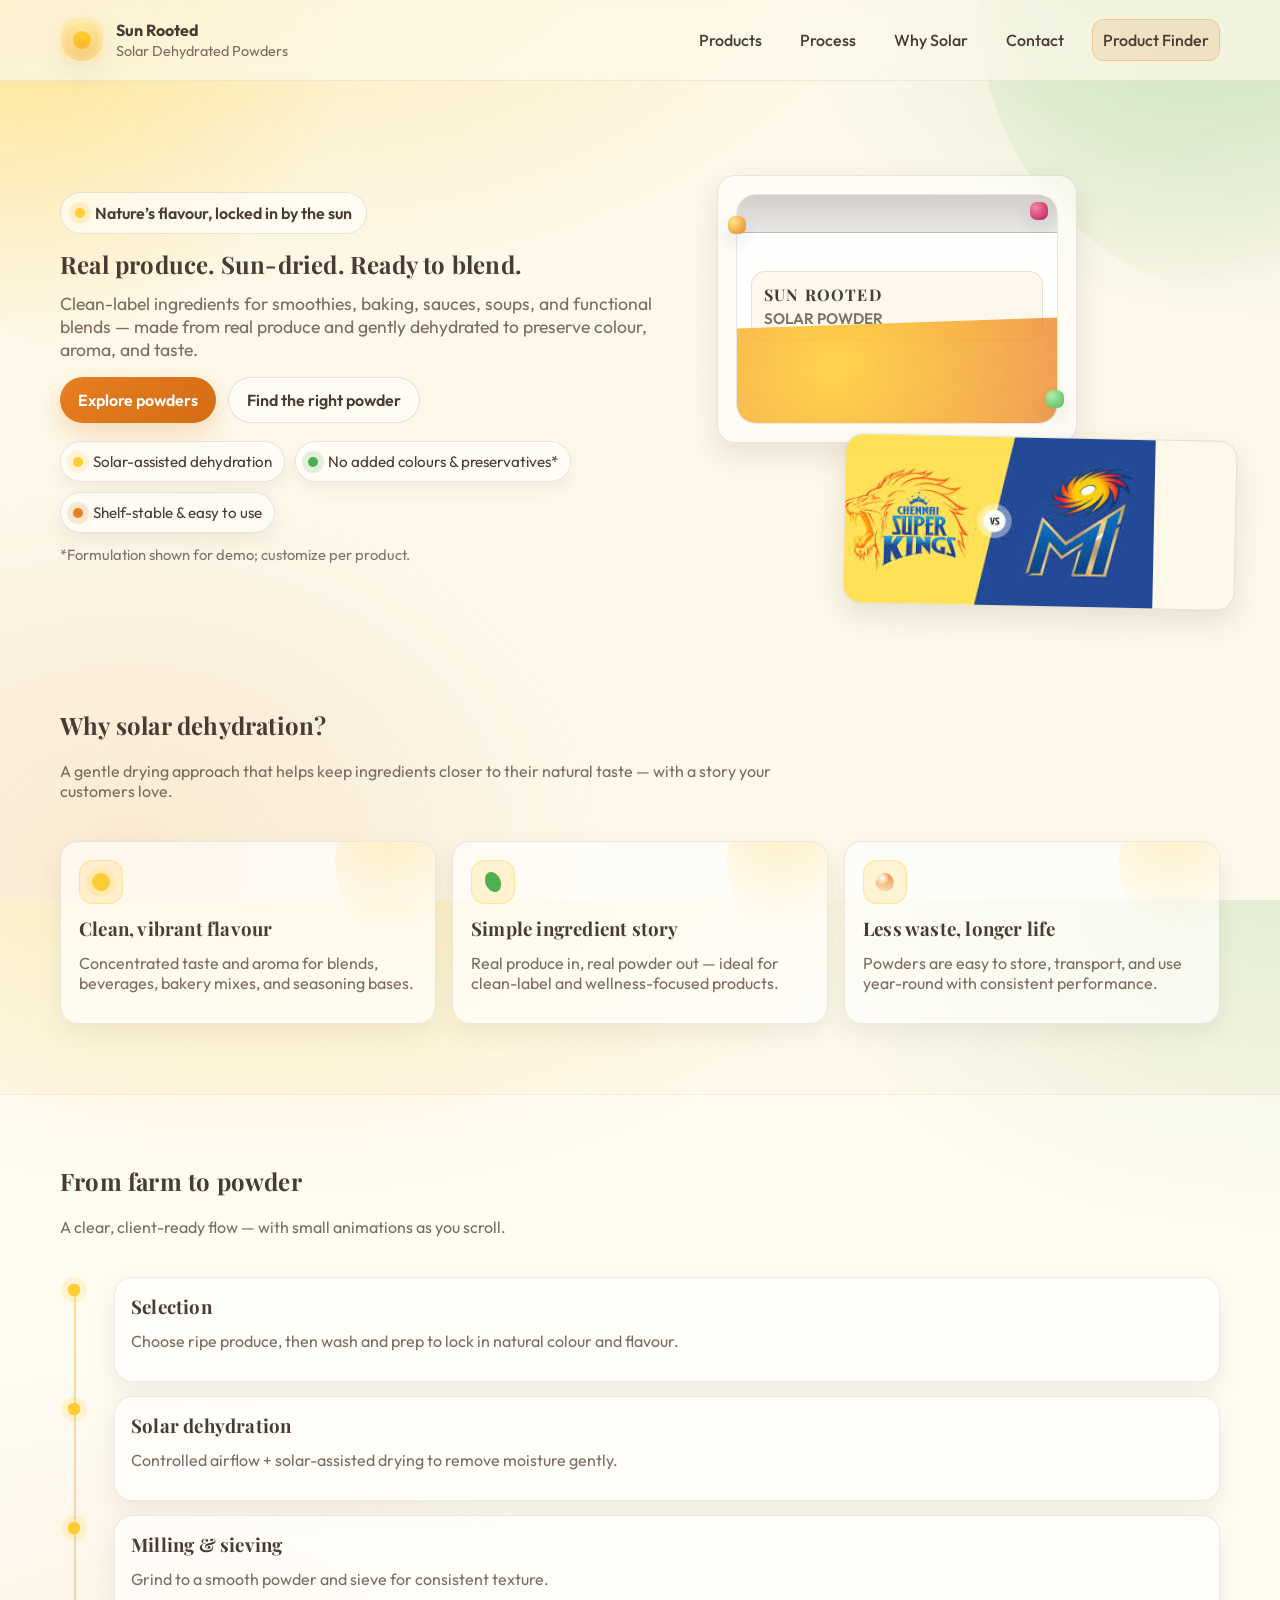
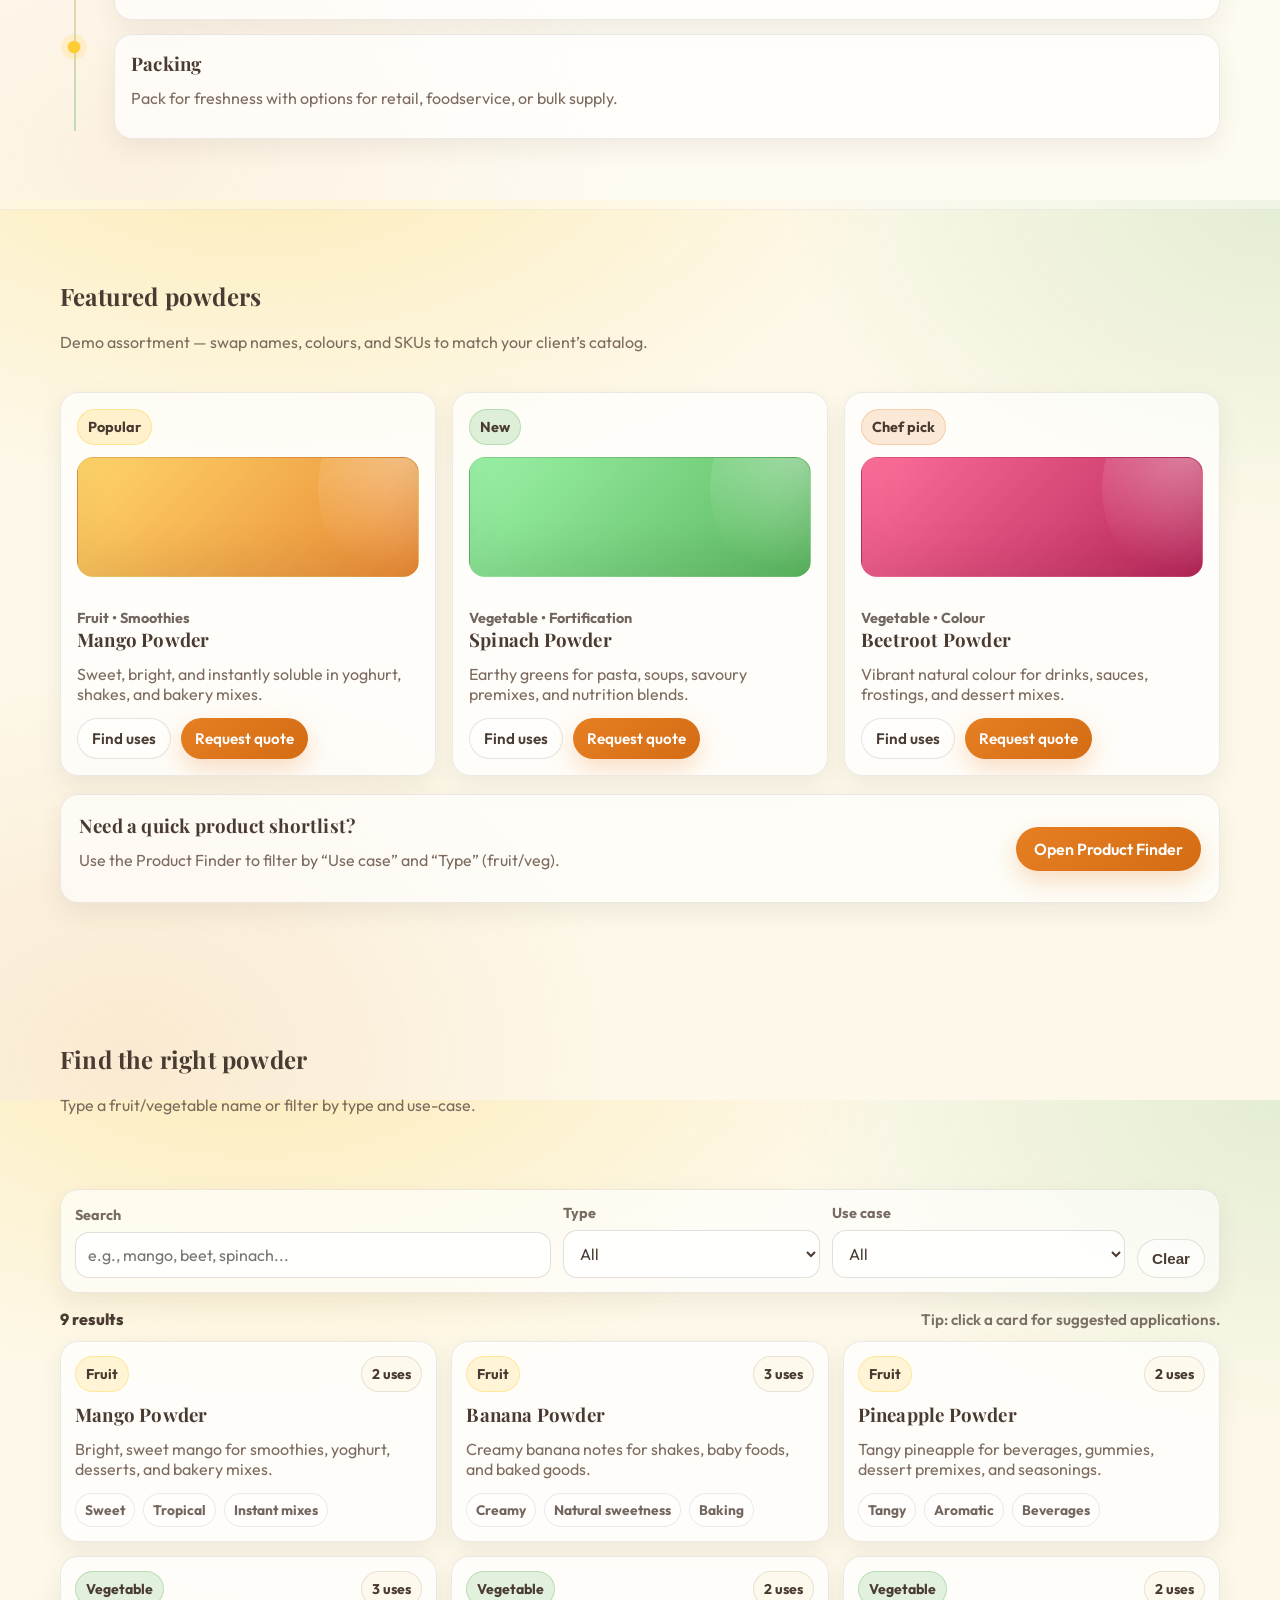
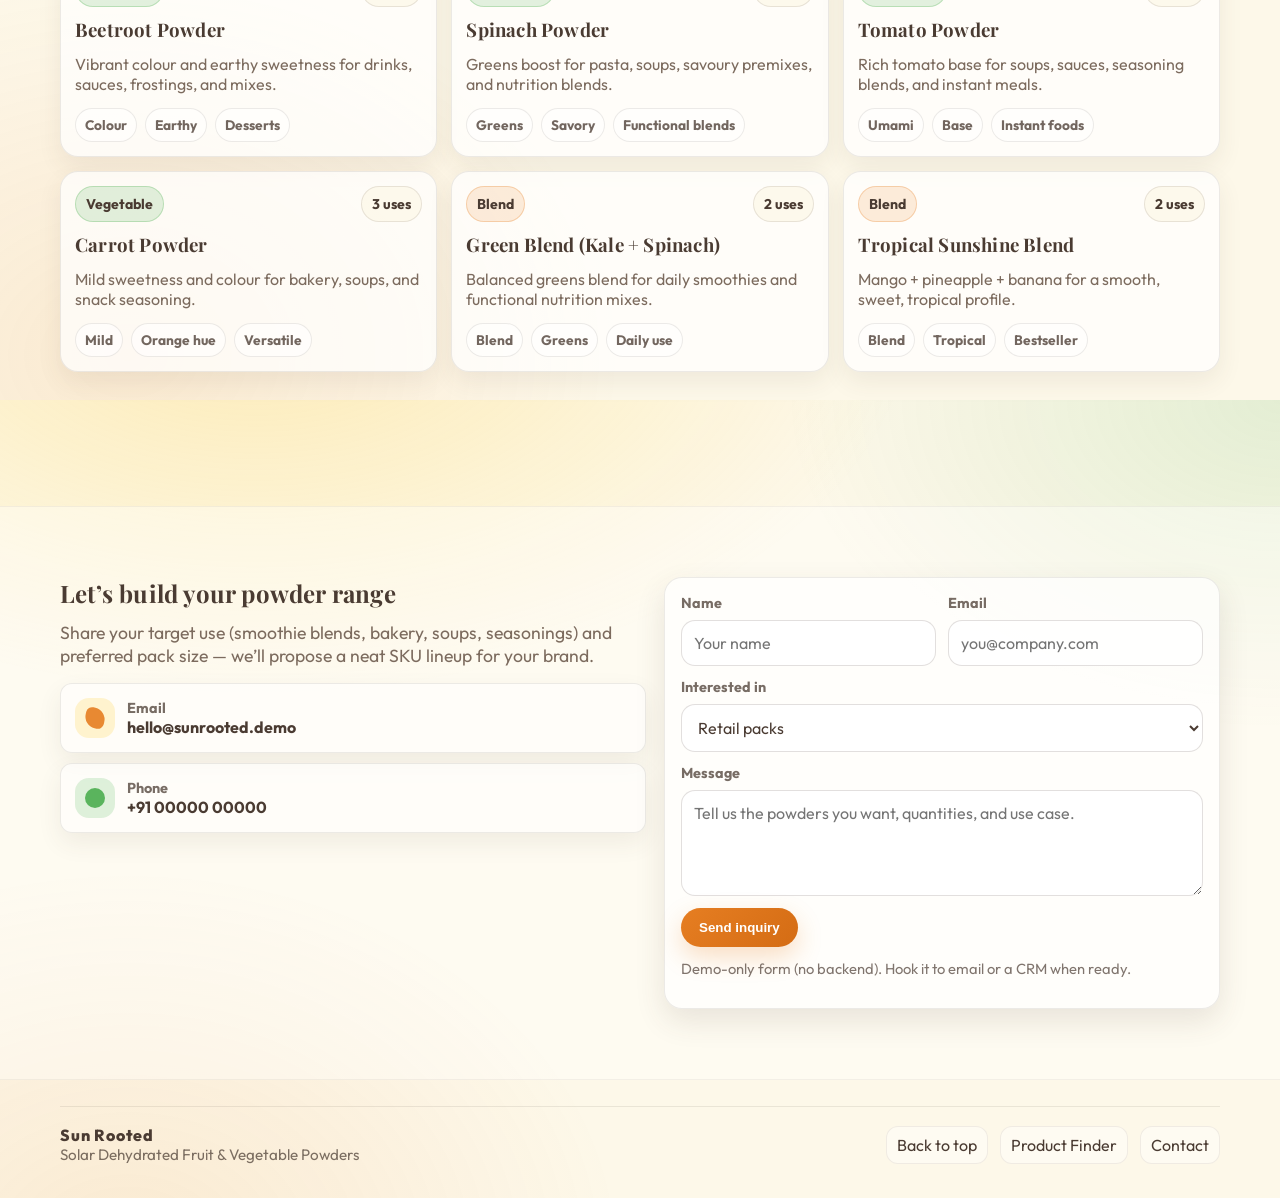
==== solor2.html @ 1093dc61 "Add files via upload" ====
<!doctype html>
<html lang="en">
  <head>
    <meta charset="UTF-8" />
    <meta name="viewport" content="width=device-width, initial-scale=1.0" />
    <title>Sun Rooted — Solar Dehydrated Fruit & Veg Powders</title>
    <meta
      name="description"
      content="Solar dehydrated fruit and vegetable powders for smoothies, baking, and cooking. Clean, vibrant, shelf-stable nutrition."
    />
    <link rel="preconnect" href="https://fonts.googleapis.com" />
    <link rel="preconnect" href="https://fonts.gstatic.com" crossorigin />
    <link
      href="https://fonts.googleapis.com/css2?family=Outfit:wght@300;400;500;600&family=Playfair+Display:wght@600;700&display=swap"
      rel="stylesheet"
    />
    <style>
:root {
  --bg: #fdf8e9;
  --card: rgba(255, 255, 255, 0.85);
  --text: #4a3b32;
  --muted: #7c6b5e;
  --yellow: #ffcc33;
  --orange: #e67e22;
  --green: #4caf50;
  --shadow: 0 12px 30px rgba(74, 59, 50, 0.12);
  --shadow-soft: 0 10px 25px rgba(74, 59, 50, 0.08);
  --radius: 18px;
  --radius-sm: 12px;
  --ring: 0 0 0 4px rgba(230, 126, 34, 0.18);
}

* {
  box-sizing: border-box;
}

html,
body {
  height: 100%;
}

body {
  margin: 0;
  font-family: "Outfit", system-ui, -apple-system, Segoe UI, Roboto, Arial, sans-serif;
  color: var(--text);
  background: radial-gradient(1200px 700px at 20% -10%, rgba(255, 204, 51, 0.28), transparent 55%),
    radial-gradient(900px 600px at 100% 0%, rgba(76, 175, 80, 0.14), transparent 55%),
    radial-gradient(900px 700px at 10% 95%, rgba(230, 126, 34, 0.12), transparent 55%), var(--bg);
  overflow-x: hidden;
}

h1,
h2,
h3 {
  font-family: "Playfair Display", ui-serif, Georgia, "Times New Roman", Times, serif;
  margin: 0 0 12px;
  letter-spacing: 0.2px;
}

p {
  margin: 0 0 14px;
  color: var(--muted);
}

a {
  color: inherit;
  text-decoration: none;
}

img {
  max-width: 100%;
  height: auto;
  display: block;
}

.container {
  width: min(1160px, calc(100% - 40px));
  margin: 0 auto;
}

.sr-only {
  position: absolute;
  width: 1px;
  height: 1px;
  padding: 0;
  margin: -1px;
  overflow: hidden;
  clip: rect(0, 0, 0, 0);
  white-space: nowrap;
  border: 0;
}

.skip-link {
  position: absolute;
  left: -999px;
  top: 12px;
  background: #111;
  color: #fff;
  padding: 10px 12px;
  border-radius: 10px;
  z-index: 2000;
}

.skip-link:focus {
  left: 12px;
}

/* Header */
.site-header {
  position: sticky;
  top: 0;
  z-index: 1000;
  background: rgba(253, 248, 233, 0.72);
  backdrop-filter: blur(12px);
  border-bottom: 1px solid rgba(74, 59, 50, 0.08);
  transition: box-shadow 200ms ease, background 200ms ease;
}

.site-header[data-scrolled="1"] {
  box-shadow: 0 8px 30px rgba(0, 0, 0, 0.08);
  background: rgba(253, 248, 233, 0.92);
}

.scroll-progress {
  position: absolute;
  left: 0;
  right: 0;
  top: 0;
  height: 3px;
  background: linear-gradient(90deg, var(--orange), var(--yellow), var(--green));
  transform: scaleX(var(--scroll, 0));
  transform-origin: 0 50%;
  opacity: 0;
  transition: opacity 200ms ease;
}

.site-header[data-scrolled="1"] .scroll-progress {
  opacity: 0.9;
}

.site-header--compact .header-inner {
  padding: 14px 0;
}

.header-inner {
  display: flex;
  align-items: center;
  justify-content: space-between;
  padding: 18px 0;
  gap: 16px;
}

.brand {
  display: flex;
  align-items: center;
  gap: 12px;
  min-width: 220px;
}

.brand-name {
  display: block;
  font-weight: 700;
  color: var(--text);
}

.brand-sub {
  display: block;
  font-size: 0.9rem;
  color: var(--muted);
  margin-top: 2px;
}

.brand-mark {
  width: 44px;
  height: 44px;
  border-radius: 14px;
  display: grid;
  place-items: center;
  background: rgba(255, 204, 51, 0.22);
  box-shadow: var(--shadow-soft);
  position: relative;
  overflow: hidden;
}

.sun {
  width: 18px;
  height: 18px;
  border-radius: 50%;
  background: var(--yellow);
  box-shadow: 0 0 0 8px rgba(255, 204, 51, 0.18);
  position: relative;
  animation: sunPulse 3.2s ease-in-out infinite;
}

.sun::before {
  content: "";
  position: absolute;
  inset: -12px;
  border-radius: 50%;
  background: conic-gradient(from 0deg, rgba(230, 126, 34, 0.0), rgba(230, 126, 34, 0.26), rgba(76, 175, 80, 0.0));
  filter: blur(0.3px);
  animation: sunSpin 7s linear infinite;
  opacity: 0.9;
}

@keyframes sunSpin {
  to {
    transform: rotate(360deg);
  }
}

@keyframes sunPulse {
  0%,
  100% {
    transform: translateY(0);
    box-shadow: 0 0 0 8px rgba(255, 204, 51, 0.18);
  }
  50% {
    transform: translateY(-1px);
    box-shadow: 0 0 0 10px rgba(255, 204, 51, 0.22);
  }
}

.site-nav {
  display: flex;
  align-items: center;
  gap: 18px;
}

.site-nav a {
  padding: 10px 10px;
  border-radius: 12px;
  color: var(--text);
  font-weight: 500;
  transition: transform 160ms ease, background 160ms ease;
}

.site-nav a:hover {
  background: rgba(74, 59, 50, 0.06);
  transform: translateY(-1px);
}

.nav-cta {
  background: rgba(230, 126, 34, 0.14);
  border: 1px solid rgba(230, 126, 34, 0.28);
}

.nav-toggle {
  display: none;
  border: 0;
  background: rgba(74, 59, 50, 0.06);
  border-radius: 12px;
  padding: 10px 12px;
}

.nav-toggle-lines {
  display: block;
  width: 22px;
  height: 14px;
  position: relative;
}

.nav-toggle-lines::before,
.nav-toggle-lines::after,
.nav-toggle-lines {
  background: transparent;
}

.nav-toggle-lines::before,
.nav-toggle-lines::after {
  content: "";
  position: absolute;
  left: 0;
  right: 0;
  height: 2px;
  background: var(--text);
  border-radius: 999px;
  transition: transform 180ms ease, top 180ms ease, bottom 180ms ease;
}

.nav-toggle-lines::before {
  top: 2px;
}

.nav-toggle-lines::after {
  bottom: 2px;
}

.nav-toggle[data-open="1"] .nav-toggle-lines::before {
  top: 6px;
  transform: rotate(45deg);
}

.nav-toggle[data-open="1"] .nav-toggle-lines::after {
  bottom: 6px;
  transform: rotate(-45deg);
}

/* Buttons */
.btn {
  display: inline-flex;
  align-items: center;
  justify-content: center;
  gap: 10px;
  border: 0;
  cursor: pointer;
  border-radius: 999px;
  padding: 12px 18px;
  font-weight: 600;
  transition: transform 160ms ease, box-shadow 160ms ease, background 160ms ease, border-color 160ms ease;
  user-select: none;
}

.btn:focus-visible {
  outline: none;
  box-shadow: var(--ring);
}

.btn-primary {
  background: linear-gradient(135deg, var(--orange), #d46c14);
  color: #fff;
  box-shadow: 0 10px 25px rgba(230, 126, 34, 0.25);
}

.btn-primary:hover {
  transform: translateY(-1px);
  box-shadow: 0 12px 28px rgba(230, 126, 34, 0.33);
}

.btn-ghost {
  background: rgba(255, 255, 255, 0.55);
  border: 1px solid rgba(74, 59, 50, 0.14);
  color: var(--text);
}

.btn-ghost:hover {
  transform: translateY(-1px);
  background: rgba(255, 255, 255, 0.78);
}

.btn-small {
  padding: 10px 14px;
  font-size: 0.95rem;
}

/* Hero */
.hero {
  position: relative;
  padding: 60px 0 20px;
}

.hero-bg {
  position: absolute;
  inset: -120px 0 auto 0;
  height: 520px;
  pointer-events: none;
  overflow: hidden;
}

.blob {
  position: absolute;
  width: 520px;
  height: 520px;
  border-radius: 38% 62% 44% 56% / 45% 55% 45% 55%;
  filter: blur(0.2px);
  opacity: 0.9;
  animation: blobFloat 12s ease-in-out infinite;
}

.blob-a {
  left: -160px;
  top: -120px;
  background: radial-gradient(circle at 30% 30%, rgba(255, 204, 51, 0.42), rgba(255, 204, 51, 0.08) 60%, transparent 70%);
}

.blob-b {
  right: -220px;
  top: -180px;
  background: radial-gradient(circle at 35% 35%, rgba(76, 175, 80, 0.22), rgba(76, 175, 80, 0.06) 60%, transparent 70%);
  animation-delay: -4s;
}

@keyframes blobFloat {
  0%,
  100% {
    transform: translate3d(0, 0, 0) rotate(-2deg);
  }
  50% {
    transform: translate3d(0, 22px, 0) rotate(2deg);
  }
}

.sparkles {
  position: absolute;
  inset: 0;
  background-image: radial-gradient(rgba(255, 204, 51, 0.55) 1px, transparent 1px),
    radial-gradient(rgba(230, 126, 34, 0.28) 1px, transparent 1px);
  background-size: 48px 48px, 72px 72px;
  background-position: 0 0, 18px 26px;
  opacity: 0.25;
  mask-image: radial-gradient(circle at 30% 40%, #000 0%, transparent 65%);
  animation: sparkleDrift 18s linear infinite;
}

@keyframes sparkleDrift {
  to {
    transform: translate3d(0, 18px, 0);
  }
}

.hero-grid {
  display: grid;
  grid-template-columns: 1.1fr 0.9fr;
  gap: 42px;
  align-items: center;
  padding: 34px 0 24px;
}

.kicker {
  display: inline-flex;
  align-items: center;
  gap: 10px;
  padding: 10px 14px;
  border-radius: 999px;
  background: rgba(255, 255, 255, 0.6);
  border: 1px solid rgba(74, 59, 50, 0.12);
  width: fit-content;
  color: var(--text);
  font-weight: 600;
}

.kicker::before {
  content: "";
  width: 10px;
  height: 10px;
  border-radius: 50%;
  background: var(--yellow);
  box-shadow: 0 0 0 6px rgba(255, 204, 51, 0.2);
}

.lead {
  font-size: 1.1rem;
  color: var(--muted);
  max-width: 58ch;
}

.hero-actions {
  display: flex;
  gap: 12px;
  flex-wrap: wrap;
  margin-top: 16px;
}

.hero-badges {
  display: flex;
  flex-wrap: wrap;
  gap: 10px;
  margin-top: 18px;
}

.badge-pill {
  display: inline-flex;
  align-items: center;
  gap: 10px;
  padding: 10px 12px;
  border-radius: 999px;
  background: rgba(255, 255, 255, 0.55);
  border: 1px solid rgba(74, 59, 50, 0.12);
  box-shadow: 0 8px 18px rgba(0, 0, 0, 0.05);
  font-size: 0.95rem;
  color: var(--text);
}

.badge-dot {
  width: 10px;
  height: 10px;
  border-radius: 50%;
  background: var(--yellow);
  box-shadow: 0 0 0 6px rgba(255, 204, 51, 0.18);
}

.badge-dot--green {
  background: var(--green);
  box-shadow: 0 0 0 6px rgba(76, 175, 80, 0.16);
}

.badge-dot--orange {
  background: var(--orange);
  box-shadow: 0 0 0 6px rgba(230, 126, 34, 0.16);
}

.fineprint {
  font-size: 0.92rem;
  color: rgba(74, 59, 50, 0.7);
  margin-top: 12px;
}

.hero-art {
  position: relative;
  min-height: 420px;
}

.product-card-float {
  position: absolute;
  inset: 0 auto auto 0;
  width: min(360px, 100%);
  padding: 18px;
  border-radius: var(--radius);
  background: rgba(255, 255, 255, 0.56);
  border: 1px solid rgba(74, 59, 50, 0.12);
  box-shadow: var(--shadow);
  backdrop-filter: blur(10px);
  animation: floaty 5.2s ease-in-out infinite;
}

@keyframes floaty {
  0%,
  100% {
    transform: translate3d(0, 0, 0);
  }
  50% {
    transform: translate3d(0, -10px, 0);
  }
}

.jar {
  height: 230px;
  border-radius: 20px;
  background: linear-gradient(180deg, rgba(255, 255, 255, 0.95), rgba(255, 255, 255, 0.65));
  border: 1px solid rgba(74, 59, 50, 0.12);
  position: relative;
  overflow: hidden;
}

.jar-top {
  height: 38px;
  background: linear-gradient(180deg, rgba(74, 59, 50, 0.25), rgba(74, 59, 50, 0.12));
  border-bottom: 1px solid rgba(74, 59, 50, 0.12);
}

.jar-label {
  position: absolute;
  left: 14px;
  right: 14px;
  top: 76px;
  padding: 12px;
  border-radius: 14px;
  background: rgba(253, 248, 233, 0.88);
  border: 1px solid rgba(74, 59, 50, 0.12);
}

.jar-title {
  font-family: "Playfair Display", ui-serif, Georgia, serif;
  color: var(--text);
  letter-spacing: 1.2px;
  font-weight: 700;
}

.jar-sub {
  margin-top: 4px;
  font-weight: 600;
  font-size: 0.95rem;
  color: rgba(74, 59, 50, 0.72);
}

.jar-fill {
  position: absolute;
  left: 0;
  right: 0;
  bottom: -40px;
  height: 140px;
  background: radial-gradient(circle at 30% 30%, rgba(255, 204, 51, 0.85), rgba(230, 126, 34, 0.76));
  filter: saturate(1.05);
  transform: skewY(-2deg);
  animation: fillWave 4s ease-in-out infinite;
}

@keyframes fillWave {
  0%,
  100% {
    transform: translateY(0) skewY(-2deg);
  }
  50% {
    transform: translateY(-8px) skewY(1deg);
  }
}

.float-items .chip {
  position: absolute;
  width: 18px;
  height: 18px;
  border-radius: 7px;
  opacity: 0.95;
  filter: drop-shadow(0 8px 10px rgba(0, 0, 0, 0.12));
}

.chip--mango {
  left: 10px;
  top: 40px;
  background: radial-gradient(circle at 30% 30%, #ffe57a, var(--orange));
  animation: chipDrift 4.8s ease-in-out infinite;
}

.chip--beet {
  right: 28px;
  top: 26px;
  background: radial-gradient(circle at 30% 30%, #ff7aa8, #b0144b);
  animation: chipDrift 5.4s ease-in-out infinite;
  animation-delay: -1.2s;
}

.chip--leaf {
  right: 12px;
  bottom: 34px;
  background: radial-gradient(circle at 30% 30%, #a9f5b4, var(--green));
  animation: chipDrift 6.2s ease-in-out infinite;
  animation-delay: -2s;
}

@keyframes chipDrift {
  0%,
  100% {
    transform: translate3d(0, 0, 0) rotate(-2deg);
  }
  50% {
    transform: translate3d(0, -14px, 0) rotate(4deg);
  }
}

.hero-photo {
  position: absolute;
  right: -16px;
  bottom: -12px;
  width: 78%;
  border-radius: var(--radius);
  overflow: hidden;
  box-shadow: var(--shadow);
  border: 1px solid rgba(74, 59, 50, 0.12);
  transform: rotate(1.2deg);
}

.hero-photo img {
  opacity: 0.95;
  transform: scale(1.06);
  filter: contrast(1.02) saturate(1.06);
}

/* Sections */
.section {
  padding: 70px 0;
}

.section-alt {
  background: rgba(255, 255, 255, 0.35);
  border-top: 1px solid rgba(74, 59, 50, 0.06);
  border-bottom: 1px solid rgba(74, 59, 50, 0.06);
}

.section-head {
  display: grid;
  gap: 8px;
  margin-bottom: 26px;
}

.section-head p {
  max-width: 70ch;
}

.feature-grid {
  display: grid;
  grid-template-columns: repeat(3, 1fr);
  gap: 16px;
}

.feature {
  background: rgba(255, 255, 255, 0.62);
  border: 1px solid rgba(74, 59, 50, 0.1);
  border-radius: var(--radius);
  padding: 18px 18px 16px;
  box-shadow: var(--shadow-soft);
  transition: transform 160ms ease, box-shadow 160ms ease;
  position: relative;
  overflow: hidden;
}

.feature::after {
  content: "";
  position: absolute;
  inset: -60px -60px auto auto;
  width: 160px;
  height: 160px;
  border-radius: 50%;
  background: radial-gradient(circle at 30% 30%, rgba(255, 204, 51, 0.25), transparent 65%);
  transform: rotate(10deg);
}

.feature:hover {
  transform: translateY(-2px);
  box-shadow: var(--shadow);
}

.feature-ico {
  width: 44px;
  height: 44px;
  border-radius: 14px;
  display: grid;
  place-items: center;
  background: rgba(255, 204, 51, 0.18);
  border: 1px solid rgba(255, 204, 51, 0.35);
  margin-bottom: 12px;
}

.ico-sun,
.ico-leaf,
.ico-drop {
  width: 18px;
  height: 18px;
  display: block;
}

.ico-sun {
  border-radius: 50%;
  background: var(--yellow);
  box-shadow: 0 0 0 6px rgba(255, 204, 51, 0.18);
}

.ico-leaf {
  border-radius: 6px 14px 6px 14px;
  background: var(--green);
  transform: rotate(20deg);
}

.ico-drop {
  background: radial-gradient(circle at 30% 30%, #fff, rgba(255, 255, 255, 0.2) 35%, transparent 36%),
    linear-gradient(180deg, rgba(230, 126, 34, 0.8), rgba(230, 126, 34, 0.2));
  border-radius: 50% 50% 50% 50% / 60% 60% 40% 40%;
  transform: rotate(10deg);
}

/* Timeline */
.timeline {
  list-style: none;
  margin: 0;
  padding: 0;
  display: grid;
  gap: 14px;
  position: relative;
}

.timeline::before {
  content: "";
  position: absolute;
  left: 14px;
  top: 8px;
  bottom: 8px;
  width: 2px;
  background: linear-gradient(var(--yellow), rgba(230, 126, 34, 0.5), rgba(76, 175, 80, 0.55));
  opacity: 0.6;
}

.timeline-step {
  display: grid;
  grid-template-columns: 40px 1fr;
  gap: 14px;
  align-items: start;
}

.step-dot {
  width: 14px;
  height: 14px;
  border-radius: 50%;
  background: var(--yellow);
  box-shadow: 0 0 0 7px rgba(255, 204, 51, 0.18);
  margin-left: 7px;
  margin-top: 6px;
  transform: scale(0.9);
}

.timeline-step.is-active .step-dot {
  background: var(--orange);
  box-shadow: 0 0 0 10px rgba(230, 126, 34, 0.18);
  transform: scale(1);
  transition: transform 200ms ease, box-shadow 200ms ease, background 200ms ease;
}

.step-card {
  background: rgba(255, 255, 255, 0.68);
  border: 1px solid rgba(74, 59, 50, 0.1);
  border-radius: var(--radius);
  padding: 16px;
  box-shadow: var(--shadow-soft);
}

/* Products */
.product-grid {
  display: grid;
  grid-template-columns: repeat(3, 1fr);
  gap: 16px;
}

.p-card {
  background: rgba(255, 255, 255, 0.7);
  border: 1px solid rgba(74, 59, 50, 0.1);
  border-radius: var(--radius);
  overflow: hidden;
  box-shadow: var(--shadow-soft);
  transition: transform 160ms ease, box-shadow 160ms ease;
}

.p-card:hover {
  transform: translateY(-2px);
  box-shadow: var(--shadow);
}

.p-media {
  padding: 16px;
  display: grid;
  gap: 12px;
  position: relative;
}

.p-badge {
  width: fit-content;
  font-weight: 700;
  font-size: 0.9rem;
  padding: 8px 10px;
  border-radius: 999px;
  background: rgba(255, 204, 51, 0.22);
  border: 1px solid rgba(255, 204, 51, 0.38);
}

.p-badge--green {
  background: rgba(76, 175, 80, 0.18);
  border-color: rgba(76, 175, 80, 0.28);
}

.p-badge--orange {
  background: rgba(230, 126, 34, 0.16);
  border-color: rgba(230, 126, 34, 0.26);
}

.p-swatch {
  height: 120px;
  border-radius: 16px;
  border: 1px solid rgba(74, 59, 50, 0.1);
  box-shadow: inset 0 -20px 40px rgba(0, 0, 0, 0.06);
  position: relative;
  overflow: hidden;
}

.p-swatch::after {
  content: "";
  position: absolute;
  inset: -80px -120px auto auto;
  width: 220px;
  height: 220px;
  border-radius: 50%;
  background: radial-gradient(circle at 35% 35%, rgba(255, 255, 255, 0.35), transparent 60%);
  transform: rotate(12deg);
}

.p-swatch--mango {
  background: linear-gradient(135deg, #ffd56a, rgba(230, 126, 34, 0.92));
}

.p-swatch--spinach {
  background: linear-gradient(135deg, #9bf2a6, rgba(76, 175, 80, 0.92));
}

.p-swatch--beet {
  background: linear-gradient(135deg, #ff6f9b, rgba(176, 20, 75, 0.92));
}

.p-body {
  padding: 16px;
}

.p-meta {
  font-weight: 700;
  font-size: 0.9rem;
  color: rgba(74, 59, 50, 0.78);
}

.p-actions {
  display: flex;
  gap: 10px;
  flex-wrap: wrap;
  margin-top: 12px;
}

.section-cta {
  margin-top: 18px;
}

.cta-box {
  display: flex;
  align-items: center;
  justify-content: space-between;
  gap: 16px;
  padding: 18px;
  border-radius: var(--radius);
  background: rgba(255, 255, 255, 0.65);
  border: 1px solid rgba(74, 59, 50, 0.1);
  box-shadow: var(--shadow-soft);
}

/* Contact */
.contact-grid {
  display: grid;
  grid-template-columns: 1.1fr 0.9fr;
  gap: 18px;
  align-items: start;
}

.contact-cards {
  display: grid;
  gap: 10px;
  margin-top: 16px;
}

.contact-card {
  display: grid;
  grid-template-columns: 40px 1fr;
  gap: 12px;
  align-items: center;
  padding: 14px;
  border-radius: var(--radius-sm);
  background: rgba(255, 255, 255, 0.6);
  border: 1px solid rgba(74, 59, 50, 0.1);
  box-shadow: var(--shadow-soft);
}

.contact-ico {
  width: 40px;
  height: 40px;
  border-radius: 14px;
  background: rgba(255, 204, 51, 0.22);
  position: relative;
  overflow: hidden;
}

.contact-ico::after {
  content: "";
  position: absolute;
  inset: 10px;
  border-radius: 6px 12px 6px 12px;
  background: var(--orange);
  transform: rotate(14deg);
  opacity: 0.9;
}

.contact-ico--phone {
  background: rgba(76, 175, 80, 0.18);
}

.contact-ico--phone::after {
  background: var(--green);
  border-radius: 12px;
  transform: rotate(0deg);
}

.contact-label {
  font-weight: 700;
  color: rgba(74, 59, 50, 0.75);
  font-size: 0.9rem;
}

.contact-value {
  font-weight: 700;
  color: var(--text);
}

.contact-form {
  border-radius: var(--radius);
  background: rgba(255, 255, 255, 0.7);
  border: 1px solid rgba(74, 59, 50, 0.1);
  box-shadow: var(--shadow);
  padding: 16px;
}

.contact-form label {
  display: grid;
  gap: 8px;
  margin-bottom: 12px;
}

.contact-form span {
  font-weight: 700;
  color: rgba(74, 59, 50, 0.75);
  font-size: 0.9rem;
}

.form-row {
  display: grid;
  grid-template-columns: 1fr 1fr;
  gap: 12px;
}

input,
select,
textarea {
  font: inherit;
  padding: 12px 12px;
  border-radius: 14px;
  border: 1px solid rgba(74, 59, 50, 0.16);
  background: rgba(255, 255, 255, 0.82);
  color: var(--text);
  outline: none;
  transition: box-shadow 160ms ease, border-color 160ms ease;
}

input:focus,
select:focus,
textarea:focus {
  box-shadow: var(--ring);
  border-color: rgba(230, 126, 34, 0.3);
}

/* Footer */
.site-footer {
  padding: 26px 0 34px;
}

.footer-inner {
  display: flex;
  align-items: center;
  justify-content: space-between;
  gap: 14px;
  border-top: 1px solid rgba(74, 59, 50, 0.1);
  padding-top: 18px;
}

.footer-brand {
  font-weight: 800;
  letter-spacing: 0.8px;
}

.footer-note {
  color: rgba(74, 59, 50, 0.72);
  font-size: 0.95rem;
}

.footer-right {
  display: flex;
  gap: 12px;
  flex-wrap: wrap;
}

.footer-right a {
  padding: 8px 10px;
  border-radius: 12px;
  background: rgba(255, 255, 255, 0.4);
  border: 1px solid rgba(74, 59, 50, 0.08);
}

/* Finder */
.finder {
  padding: 34px 0 64px;
}

.finder-head {
  margin: 16px 0 18px;
}

.finder-controls {
  display: grid;
  grid-template-columns: 1.3fr 0.7fr 0.8fr auto;
  gap: 12px;
  align-items: end;
  padding: 14px;
  border-radius: var(--radius);
  background: rgba(255, 255, 255, 0.62);
  border: 1px solid rgba(74, 59, 50, 0.1);
  box-shadow: var(--shadow-soft);
}

.control {
  display: grid;
  gap: 8px;
}

.control-label {
  font-weight: 700;
  font-size: 0.9rem;
  color: rgba(74, 59, 50, 0.75);
}

.results-bar {
  display: flex;
  align-items: center;
  justify-content: space-between;
  gap: 12px;
  margin: 16px 0 12px;
}

.results-count {
  font-weight: 800;
}

.results-hint {
  color: rgba(74, 59, 50, 0.72);
  font-weight: 600;
  font-size: 0.95rem;
}

.finder-grid {
  display: grid;
  grid-template-columns: repeat(3, 1fr);
  gap: 14px;
}

.f-card {
  border-radius: var(--radius);
  background: rgba(255, 255, 255, 0.72);
  border: 1px solid rgba(74, 59, 50, 0.1);
  box-shadow: var(--shadow-soft);
  padding: 14px;
  transition: transform 160ms ease, box-shadow 160ms ease;
  cursor: pointer;
}

.f-card:hover {
  transform: translateY(-2px);
  box-shadow: var(--shadow);
}

.f-top {
  display: flex;
  align-items: center;
  justify-content: space-between;
  gap: 12px;
}

.pill {
  padding: 8px 10px;
  border-radius: 999px;
  font-weight: 700;
  font-size: 0.88rem;
  border: 1px solid rgba(74, 59, 50, 0.12);
  background: rgba(253, 248, 233, 0.8);
}

.pill--fruit {
  background: rgba(255, 204, 51, 0.18);
  border-color: rgba(255, 204, 51, 0.34);
}

.pill--veg {
  background: rgba(76, 175, 80, 0.16);
  border-color: rgba(76, 175, 80, 0.28);
}

.pill--blend {
  background: rgba(230, 126, 34, 0.14);
  border-color: rgba(230, 126, 34, 0.28);
}

.f-title {
  margin-top: 10px;
  color: var(--text);
}

.tag-row {
  display: flex;
  flex-wrap: wrap;
  gap: 8px;
  margin-top: 10px;
}

.tag {
  font-weight: 700;
  font-size: 0.86rem;
  padding: 7px 9px;
  border-radius: 999px;
  background: rgba(255, 255, 255, 0.55);
  border: 1px solid rgba(74, 59, 50, 0.1);
  color: rgba(74, 59, 50, 0.78);
}

/* Modal */
.modal {
  position: fixed;
  inset: 0;
  display: none;
  place-items: center;
  z-index: 2000;
}

.modal[aria-hidden="false"] {
  display: grid;
}

.modal-backdrop {
  position: absolute;
  inset: 0;
  background: rgba(20, 16, 14, 0.55);
  backdrop-filter: blur(6px);
}

.modal-card {
  position: relative;
  width: min(560px, calc(100% - 30px));
  border-radius: var(--radius);
  background: rgba(255, 255, 255, 0.92);
  border: 1px solid rgba(74, 59, 50, 0.12);
  box-shadow: 0 24px 60px rgba(0, 0, 0, 0.22);
  padding: 18px;
  animation: pop 180ms ease-out;
}

@keyframes pop {
  from {
    transform: translateY(10px) scale(0.98);
    opacity: 0.5;
  }
  to {
    transform: translateY(0) scale(1);
    opacity: 1;
  }
}

.modal-close {
  position: absolute;
  right: 14px;
  top: 12px;
  width: 38px;
  height: 38px;
  border-radius: 14px;
  border: 1px solid rgba(74, 59, 50, 0.14);
  background: rgba(255, 255, 255, 0.7);
  font-size: 22px;
  cursor: pointer;
}

.modal-desc {
  color: rgba(74, 59, 50, 0.78);
}

.modal-tags {
  display: flex;
  flex-wrap: wrap;
  gap: 8px;
  margin: 10px 0 14px;
}

.modal-actions {
  display: flex;
  gap: 10px;
  justify-content: flex-end;
  flex-wrap: wrap;
}

/* Toast */
.toast {
  position: fixed;
  left: 50%;
  bottom: 18px;
  transform: translateX(-50%);
  background: rgba(255, 255, 255, 0.92);
  border: 1px solid rgba(74, 59, 50, 0.14);
  box-shadow: var(--shadow);
  padding: 12px 14px;
  border-radius: 999px;
  display: none;
  z-index: 3000;
  font-weight: 700;
}

.toast[data-show="1"] {
  display: block;
  animation: toastIn 180ms ease-out;
}

@keyframes toastIn {
  from {
    transform: translateX(-50%) translateY(8px);
    opacity: 0.3;
  }
  to {
    transform: translateX(-50%) translateY(0);
    opacity: 1;
  }
}

/* Reveal animations */
.reveal {
  opacity: 0;
  transform: translateY(12px);
}

.reveal.is-in {
  opacity: 1;
  transform: translateY(0);
  transition: opacity 520ms ease, transform 520ms ease;
}

@media (prefers-reduced-motion: reduce) {
  * {
    scroll-behavior: auto !important;
    animation: none !important;
    transition: none !important;
  }
  .reveal {
    opacity: 1;
    transform: none;
  }
}

/* Responsive */
@media (max-width: 980px) {
  .hero-grid {
    grid-template-columns: 1fr;
  }
  .hero-art {
    min-height: 420px;
  }
  .feature-grid,
  .product-grid,
  .finder-grid {
    grid-template-columns: repeat(2, 1fr);
  }
  .contact-grid {
    grid-template-columns: 1fr;
  }
}

@media (max-width: 720px) {
  .nav-toggle {
    display: inline-flex;
    align-items: center;
    justify-content: center;
  }
  .site-nav {
    position: fixed;
    left: 16px;
    right: 16px;
    top: 74px;
    background: rgba(255, 255, 255, 0.9);
    border: 1px solid rgba(74, 59, 50, 0.12);
    border-radius: var(--radius);
    padding: 10px;
    box-shadow: var(--shadow);
    display: none;
    flex-direction: column;
    align-items: stretch;
    gap: 6px;
  }
  .site-nav a {
    padding: 12px 12px;
  }
  .site-nav[data-open="1"] {
    display: flex;
  }
  .site-nav--inline {
    display: flex;
    position: static;
    flex-direction: row;
    box-shadow: none;
    padding: 0;
    border: 0;
    background: transparent;
  }
  .hero-photo {
    right: 0;
    width: 92%;
  }
  .feature-grid,
  .product-grid,
  .finder-grid {
    grid-template-columns: 1fr;
  }
  .finder-controls {
    grid-template-columns: 1fr;
    align-items: stretch;
  }
  .cta-box {
    flex-direction: column;
    align-items: stretch;
  }
  .form-row {
    grid-template-columns: 1fr;
  }
  .results-bar {
    flex-direction: column;
    align-items: flex-start;
  }
}

</style>
  </head>
  <body>
    <a class="skip-link" href="#main">Skip to content</a>

    <header class="site-header" data-elevate>
      <div class="container header-inner">
        <a class="brand" href="index.html" aria-label="Sun Rooted home">
          <span class="brand-mark" aria-hidden="true">
            <span class="sun"></span>
          </span>
          <span class="brand-text">
            <span class="brand-name">Sun Rooted</span>
            <span class="brand-sub">Solar Dehydrated Powders</span>
          </span>
        </a>

        <button class="nav-toggle" type="button" aria-expanded="false" aria-controls="site-nav">
          <span class="nav-toggle-lines" aria-hidden="true"></span>
          <span class="sr-only">Toggle navigation</span>
        </button>

        <nav id="site-nav" class="site-nav" aria-label="Primary">
          <a href="#products">Products</a>
          <a href="#process">Process</a>
          <a href="#why">Why Solar</a>
          <a href="#contact">Contact</a>
          <a class="nav-cta" href="#finder">Product Finder</a>
        </nav>
      </div>
    </header>

    <main id="main">
      <section class="hero" id="home">
        <div class="hero-bg" aria-hidden="true">
          <div class="blob blob-a"></div>
          <div class="blob blob-b"></div>
          <div class="sparkles"></div>
        </div>

        <div class="container hero-grid">
          <div class="hero-copy">
            <p class="kicker reveal">Nature’s flavour, locked in by the sun</p>
            <h1 class="reveal">Real produce. Sun-dried. Ready to blend.</h1>
            <p class="lead reveal">
              Clean-label ingredients for smoothies, baking, sauces, soups, and functional blends — made from real produce and
              gently dehydrated to preserve colour, aroma, and taste.
            </p>

            <div class="hero-actions reveal">
              <a class="btn btn-primary" href="#products">Explore powders</a>
              <a class="btn btn-ghost" href="#finder">Find the right powder</a>
            </div>

            <div class="hero-badges reveal">
              <div class="badge-pill">
                <span class="badge-dot" aria-hidden="true"></span>
                Solar-assisted dehydration
              </div>
              <div class="badge-pill">
                <span class="badge-dot badge-dot--green" aria-hidden="true"></span>
                No added colours & preservatives*
              </div>
              <div class="badge-pill">
                <span class="badge-dot badge-dot--orange" aria-hidden="true"></span>
                Shelf-stable & easy to use
              </div>
            </div>
            <p class="fineprint reveal">*Formulation shown for demo; customize per product.</p>
          </div>

          <div class="hero-art reveal">
            <div class="product-card-float" role="img" aria-label="A jar of powder with fruit and vegetable accents">
              <div class="jar">
                <div class="jar-top"></div>
                <div class="jar-label">
                  <div class="jar-title">SUN ROOTED</div>
                  <div class="jar-sub">SOLAR POWDER</div>
                </div>
                <div class="jar-fill"></div>
              </div>
              <div class="float-items" aria-hidden="true">
                <span class="chip chip--mango"></span>
                <span class="chip chip--beet"></span>
                <span class="chip chip--leaf"></span>
              </div>
            </div>
            <div class="hero-photo">
              <img src="[data-uri]" alt="Solar-dehydrated powder showcase" loading="lazy" />
            </div>
          </div>
        </div>
      </section>

      <section class="section" id="why">
        <div class="container">
          <div class="section-head reveal">
            <h2>Why solar dehydration?</h2>
            <p>
              A gentle drying approach that helps keep ingredients closer to their natural taste — with a story your customers
              love.
            </p>
          </div>

          <div class="feature-grid">
            <article class="feature reveal">
              <div class="feature-ico" aria-hidden="true">
                <span class="ico-sun"></span>
              </div>
              <h3>Clean, vibrant flavour</h3>
              <p>Concentrated taste and aroma for blends, beverages, bakery mixes, and seasoning bases.</p>
            </article>
            <article class="feature reveal">
              <div class="feature-ico" aria-hidden="true">
                <span class="ico-leaf"></span>
              </div>
              <h3>Simple ingredient story</h3>
              <p>Real produce in, real powder out — ideal for clean-label and wellness-focused products.</p>
            </article>
            <article class="feature reveal">
              <div class="feature-ico" aria-hidden="true">
                <span class="ico-drop"></span>
              </div>
              <h3>Less waste, longer life</h3>
              <p>Powders are easy to store, transport, and use year-round with consistent performance.</p>
            </article>
          </div>
        </div>
      </section>

      <section class="section section-alt" id="process">
        <div class="container">
          <div class="section-head reveal">
            <h2>From farm to powder</h2>
            <p>A clear, client-ready flow — with small animations as you scroll.</p>
          </div>

          <ol class="timeline" aria-label="Process steps">
            <li class="timeline-step reveal">
              <div class="step-dot" aria-hidden="true"></div>
              <div class="step-card">
                <h3>Selection</h3>
                <p>Choose ripe produce, then wash and prep to lock in natural colour and flavour.</p>
              </div>
            </li>
            <li class="timeline-step reveal">
              <div class="step-dot" aria-hidden="true"></div>
              <div class="step-card">
                <h3>Solar dehydration</h3>
                <p>Controlled airflow + solar-assisted drying to remove moisture gently.</p>
              </div>
            </li>
            <li class="timeline-step reveal">
              <div class="step-dot" aria-hidden="true"></div>
              <div class="step-card">
                <h3>Milling & sieving</h3>
                <p>Grind to a smooth powder and sieve for consistent texture.</p>
              </div>
            </li>
            <li class="timeline-step reveal">
              <div class="step-dot" aria-hidden="true"></div>
              <div class="step-card">
                <h3>Packing</h3>
                <p>Pack for freshness with options for retail, foodservice, or bulk supply.</p>
              </div>
            </li>
          </ol>
        </div>
      </section>

      <section class="section" id="products">
        <div class="container">
          <div class="section-head reveal">
            <h2>Featured powders</h2>
            <p>Demo assortment — swap names, colours, and SKUs to match your client’s catalog.</p>
          </div>

          <div class="product-grid">
            <article class="p-card reveal">
              <div class="p-media">
                <div class="p-badge">Popular</div>
                <div class="p-swatch p-swatch--mango" aria-hidden="true"></div>
              </div>
              <div class="p-body">
                <div class="p-meta">Fruit • Smoothies</div>
                <h3>Mango Powder</h3>
                <p>Sweet, bright, and instantly soluble in yoghurt, shakes, and bakery mixes.</p>
                <div class="p-actions">
                  <a class="btn btn-small btn-ghost" href="?q=mango">Find uses</a>
                  <a class="btn btn-small btn-primary" href="#contact">Request quote</a>
                </div>
              </div>
            </article>

            <article class="p-card reveal">
              <div class="p-media">
                <div class="p-badge p-badge--green">New</div>
                <div class="p-swatch p-swatch--spinach" aria-hidden="true"></div>
              </div>
              <div class="p-body">
                <div class="p-meta">Vegetable • Fortification</div>
                <h3>Spinach Powder</h3>
                <p>Earthy greens for pasta, soups, savoury premixes, and nutrition blends.</p>
                <div class="p-actions">
                  <a class="btn btn-small btn-ghost" href="?q=spinach">Find uses</a>
                  <a class="btn btn-small btn-primary" href="#contact">Request quote</a>
                </div>
              </div>
            </article>

            <article class="p-card reveal">
              <div class="p-media">
                <div class="p-badge p-badge--orange">Chef pick</div>
                <div class="p-swatch p-swatch--beet" aria-hidden="true"></div>
              </div>
              <div class="p-body">
                <div class="p-meta">Vegetable • Colour</div>
                <h3>Beetroot Powder</h3>
                <p>Vibrant natural colour for drinks, sauces, frostings, and dessert mixes.</p>
                <div class="p-actions">
                  <a class="btn btn-small btn-ghost" href="?q=beet">Find uses</a>
                  <a class="btn btn-small btn-primary" href="#contact">Request quote</a>
                </div>
              </div>
            </article>
          </div>

          <div class="section-cta reveal">
            <div class="cta-box">
              <div>
                <h3>Need a quick product shortlist?</h3>
                <p>Use the Product Finder to filter by “Use case” and “Type” (fruit/veg).</p>
              </div>
              <a class="btn btn-primary" href="#finder">Open Product Finder</a>
            </div>
          </div>
        </div>
      </section>

      <section class="section" id="finder">
        <div class="container">
          <div class="section-head reveal">
            <h2>Find the right powder</h2>
            <p>Type a fruit/vegetable name or filter by type and use-case.</p>
          </div>

          <div class="finder">
            <section class="finder-controls reveal" aria-label="Search and filters">
              <label class="control">
                <span class="control-label">Search</span>
                <input id="q" type="search" placeholder="e.g., mango, beet, spinach..." />
              </label>

              <label class="control">
                <span class="control-label">Type</span>
                <select id="type">
                  <option value="all">All</option>
                  <option value="fruit">Fruit</option>
                  <option value="vegetable">Vegetable</option>
                  <option value="blend">Blend</option>
                </select>
              </label>

              <label class="control">
                <span class="control-label">Use case</span>
                <select id="use">
                  <option value="all">All</option>
                  <option value="smoothies">Smoothies</option>
                  <option value="baking">Baking</option>
                  <option value="soups">Soups &amp; sauces</option>
                  <option value="seasoning">Seasoning</option>
                  <option value="fortification">Fortification</option>
                </select>
              </label>

              <button class="btn btn-ghost btn-small" id="clear" type="button">Clear</button>
            </section>

            <section class="finder-results" aria-label="Results">
              <div class="results-bar reveal">
                <div class="results-count" id="count">0 results</div>
                <div class="results-hint">Tip: click a card for suggested applications.</div>
              </div>

              <div id="grid" class="finder-grid"></div>
            </section>
          </div>
        </div>
      </section>
      <section class="section section-alt" id="contact">
        <div class="container">
          <div class="contact-grid">
            <div class="reveal">
              <h2>Let’s build your powder range</h2>
              <p class="lead">
                Share your target use (smoothie blends, bakery, soups, seasonings) and preferred pack size — we’ll propose a
                neat SKU lineup for your brand.
              </p>

              <div class="contact-cards">
                <div class="contact-card">
                  <div class="contact-ico" aria-hidden="true"></div>
                  <div>
                    <div class="contact-label">Email</div>
                    <a class="contact-value" href="mailto:hello@sunrooted.demo">hello@sunrooted.demo</a>
                  </div>
                </div>
                <div class="contact-card">
                  <div class="contact-ico contact-ico--phone" aria-hidden="true"></div>
                  <div>
                    <div class="contact-label">Phone</div>
                    <a class="contact-value" href="tel:+910000000000">+91 00000 00000</a>
                  </div>
                </div>
              </div>
            </div>

            <form class="contact-form reveal" action="#" method="post">
              <div class="form-row">
                <label>
                  <span>Name</span>
                  <input type="text" name="name" placeholder="Your name" autocomplete="name" required />
                </label>
                <label>
                  <span>Email</span>
                  <input type="email" name="email" placeholder="you@company.com" autocomplete="email" required />
                </label>
              </div>

              <label>
                <span>Interested in</span>
                <select name="interest">
                  <option>Retail packs</option>
                  <option>Bulk supply</option>
                  <option>Private label</option>
                  <option>R&D samples</option>
                </select>
              </label>

              <label>
                <span>Message</span>
                <textarea name="message" rows="4" placeholder="Tell us the powders you want, quantities, and use case."></textarea>
              </label>

              <button class="btn btn-primary" type="button" data-toast="Thanks! This form is a demo.">
                Send inquiry
              </button>
              <p class="fineprint">Demo-only form (no backend). Hook it to email or a CRM when ready.</p>
            </form>
          </div>
        </div>
      </section>
    </main>

    <footer class="site-footer">
      <div class="container footer-inner">
        <div class="footer-left">
          <div class="footer-brand">Sun Rooted</div>
          <div class="footer-note">Solar Dehydrated Fruit & Vegetable Powders</div>
        </div>
        <div class="footer-right">
          <a href="#home">Back to top</a>
          <a href="#finder">Product Finder</a>
          <a href="#contact">Contact</a>
        </div>
      </div>
    </footer>

    <div class="toast" role="status" aria-live="polite" aria-atomic="true"></div>

    <div class="modal" id="modal" role="dialog" aria-modal="true" aria-labelledby="modalTitle" aria-hidden="true">
      <div class="modal-backdrop" data-close="1"></div>
      <div class="modal-card" role="document">
        <button class="modal-close" type="button" data-close="1" aria-label="Close">x</button>
        <h2 id="modalTitle">Powder</h2>
        <p id="modalDesc" class="modal-desc"></p>
        <div class="modal-tags" id="modalTags"></div>
        <div class="modal-actions">
          <a class="btn btn-primary btn-small" href="#contact">Request quote</a>
          <button class="btn btn-ghost btn-small" type="button" data-close="1">Close</button>
        </div>
      </div>
    </div>
    <script>
(() => {
  const prefersReduced = window.matchMedia?.("(prefers-reduced-motion: reduce)")?.matches ?? false;

  // Sticky header elevation
  const header = document.querySelector("[data-elevate]");
  const elevateHeader = () => {
    if (!header) return;
    header.setAttribute("data-scrolled", window.scrollY > 8 ? "1" : "0");
  };

  const setScrollProgress = () => {
    const doc = document.documentElement;
    const max = doc.scrollHeight - doc.clientHeight;
    const progress = max > 0 ? Math.min(1, Math.max(0, window.scrollY / max)) : 0;
    doc.style.setProperty("--scroll", progress.toFixed(4));
  };

  const onScroll = () => {
    elevateHeader();
    setScrollProgress();
  };

  onScroll();
  window.addEventListener("scroll", onScroll, { passive: true });
  window.addEventListener("resize", setScrollProgress, { passive: true });

  // Mobile nav
  const toggle = document.querySelector(".nav-toggle");
  const nav = document.querySelector("#site-nav");
  if (toggle && nav) {
    const closeNav = () => {
      nav.removeAttribute("data-open");
      toggle.setAttribute("aria-expanded", "false");
      toggle.removeAttribute("data-open");
    };

    toggle.addEventListener("click", () => {
      const open = nav.getAttribute("data-open") === "1";
      if (open) closeNav();
      else {
        nav.setAttribute("data-open", "1");
        toggle.setAttribute("aria-expanded", "true");
        toggle.setAttribute("data-open", "1");
      }
    });

    nav.addEventListener("click", (e) => {
      const target = e.target;
      if (!(target instanceof HTMLElement)) return;
      if (target.tagName.toLowerCase() === "a") closeNav();
    });

    document.addEventListener("keydown", (e) => {
      if (e.key === "Escape") closeNav();
    });
  }

  // Scroll reveal
  const revealEls = Array.from(document.querySelectorAll(".reveal"));
  if (!prefersReduced && "IntersectionObserver" in window && revealEls.length) {
    const io = new IntersectionObserver(
      (entries) => {
        for (const entry of entries) {
          if (!entry.isIntersecting) continue;
          entry.target.classList.add("is-in");
          io.unobserve(entry.target);
        }
      },
      { threshold: 0.12 }
    );
    for (const el of revealEls) io.observe(el);
  } else {
    for (const el of revealEls) el.classList.add("is-in");
  }

  // Timeline step highlight
  const steps = Array.from(document.querySelectorAll(".timeline-step"));
  if (!prefersReduced && "IntersectionObserver" in window && steps.length) {
    const ioSteps = new IntersectionObserver(
      (entries) => {
        for (const entry of entries) {
          if (!(entry.target instanceof HTMLElement)) continue;
          if (entry.isIntersecting) entry.target.classList.add("is-active");
          else entry.target.classList.remove("is-active");
        }
      },
      { threshold: 0.55 }
    );
    for (const el of steps) ioSteps.observe(el);
  }

  // Toast helper
  const toast = document.querySelector(".toast");
  let toastTimer = 0;
  const showToast = (message) => {
    if (!toast) return;
    toast.textContent = message;
    toast.setAttribute("data-show", "1");
    window.clearTimeout(toastTimer);
    toastTimer = window.setTimeout(() => toast.removeAttribute("data-show"), 2400);
  };

  document.addEventListener("click", (e) => {
    const target = e.target;
    if (!(target instanceof HTMLElement)) return;
    const msg = target.getAttribute("data-toast");
    if (msg) showToast(msg);
  });
})();


(() => {
  const $ = (sel) => document.querySelector(sel);
  const grid = $("#grid");
  const count = $("#count");
  const inputQ = $("#q");
  const inputType = $("#type");
  const inputUse = $("#use");
  const clearBtn = $("#clear");

  if (!grid || !count || !inputQ || !inputType || !inputUse || !clearBtn) return;

  const products = [
    {
      id: "mango",
      name: "Mango Powder",
      type: "fruit",
      desc: "Bright, sweet mango for smoothies, yoghurt, desserts, and bakery mixes.",
      uses: ["smoothies", "baking"],
      tags: ["Sweet", "Tropical", "Instant mixes"],
    },
    {
      id: "banana",
      name: "Banana Powder",
      type: "fruit",
      desc: "Creamy banana notes for shakes, baby foods, and baked goods.",
      uses: ["smoothies", "baking", "fortification"],
      tags: ["Creamy", "Natural sweetness", "Baking"],
    },
    {
      id: "pineapple",
      name: "Pineapple Powder",
      type: "fruit",
      desc: "Tangy pineapple for beverages, gummies, dessert premixes, and seasonings.",
      uses: ["smoothies", "seasoning"],
      tags: ["Tangy", "Aromatic", "Beverages"],
    },
    {
      id: "beet",
      name: "Beetroot Powder",
      type: "vegetable",
      desc: "Vibrant colour and earthy sweetness for drinks, sauces, frostings, and mixes.",
      uses: ["smoothies", "soups", "baking"],
      tags: ["Colour", "Earthy", "Desserts"],
    },
    {
      id: "spinach",
      name: "Spinach Powder",
      type: "vegetable",
      desc: "Greens boost for pasta, soups, savoury premixes, and nutrition blends.",
      uses: ["soups", "fortification"],
      tags: ["Greens", "Savory", "Functional blends"],
    },
    {
      id: "tomato",
      name: "Tomato Powder",
      type: "vegetable",
      desc: "Rich tomato base for soups, sauces, seasoning blends, and instant meals.",
      uses: ["soups", "seasoning"],
      tags: ["Umami", "Base", "Instant foods"],
    },
    {
      id: "carrot",
      name: "Carrot Powder",
      type: "vegetable",
      desc: "Mild sweetness and colour for bakery, soups, and snack seasoning.",
      uses: ["baking", "soups", "seasoning"],
      tags: ["Mild", "Orange hue", "Versatile"],
    },
    {
      id: "green-mix",
      name: "Green Blend (Kale + Spinach)",
      type: "blend",
      desc: "Balanced greens blend for daily smoothies and functional nutrition mixes.",
      uses: ["smoothies", "fortification"],
      tags: ["Blend", "Greens", "Daily use"],
    },
    {
      id: "tropical-mix",
      name: "Tropical Sunshine Blend",
      type: "blend",
      desc: "Mango + pineapple + banana for a smooth, sweet, tropical profile.",
      uses: ["smoothies", "baking"],
      tags: ["Blend", "Tropical", "Bestseller"],
    },
  ];

  const pillClass = (type) => {
    if (type === "fruit") return "pill pill--fruit";
    if (type === "vegetable") return "pill pill--veg";
    return "pill pill--blend";
  };

  const titleCase = (s) => s.slice(0, 1).toUpperCase() + s.slice(1);

  const parseHash = () => {
    const raw = (location.hash || "").replace(/^#/, "");
    if (!raw) return;
    const pairs = raw.split("&").map((p) => p.split("="));
    for (const [k, v] of pairs) {
      if (!k) continue;
      const value = decodeURIComponent(v || "");
      if (k === "q" && value) inputQ.value = value;
      if (k === "type" && value) inputType.value = value;
      if (k === "use" && value) inputUse.value = value;
    }
  };

  const render = (items) => {
    grid.innerHTML = "";
    const frag = document.createDocumentFragment();

    for (const item of items) {
      const card = document.createElement("article");
      card.className = "f-card reveal is-in";
      card.tabIndex = 0;
      card.setAttribute("role", "button");
      card.setAttribute("aria-label", `${item.name}. Open details.`);
      card.dataset.id = item.id;

      card.innerHTML = `
        <div class="f-top">
          <span class="${pillClass(item.type)}">${titleCase(item.type)}</span>
          <span class="pill">${item.uses.length} uses</span>
        </div>
        <h3 class="f-title">${item.name}</h3>
        <p>${item.desc}</p>
        <div class="tag-row">
          ${item.tags.slice(0, 4).map((t) => `<span class="tag">${t}</span>`).join("")}
        </div>
      `;

      frag.appendChild(card);
    }

    grid.appendChild(frag);
    count.textContent = `${items.length} result${items.length === 1 ? "" : "s"}`;
  };

  const matches = (item, q, type, use) => {
    const query = q.trim().toLowerCase();
    if (query) {
      const hay = `${item.name} ${item.desc} ${item.tags.join(" ")} ${item.uses.join(" ")}`.toLowerCase();
      if (!hay.includes(query)) return false;
    }
    if (type !== "all" && item.type !== type) return false;
    if (use !== "all" && !item.uses.includes(use)) return false;
    return true;
  };

  const apply = () => {
    const q = inputQ.value || "";
    const type = inputType.value || "all";
    const use = inputUse.value || "all";
    const filtered = products.filter((p) => matches(p, q, type, use));
    render(filtered);
  };

  // Modal
  const modal = $("#modal");
  const modalTitle = $("#modalTitle");
  const modalDesc = $("#modalDesc");
  const modalTags = $("#modalTags");

  const setModalOpen = (open) => {
    if (!modal) return;
    modal.setAttribute("aria-hidden", open ? "false" : "true");
    document.documentElement.style.overflow = open ? "hidden" : "";
  };

  const openModal = (product) => {
    if (!modal || !modalTitle || !modalDesc || !modalTags) return;
    modalTitle.textContent = product.name;
    modalDesc.textContent = product.desc;
    modalTags.innerHTML = [
      `<span class="tag">${titleCase(product.type)}</span>`,
      ...product.uses.map((u) => `<span class="tag">${u.replace(/^\w/, (m) => m.toUpperCase())}</span>`),
      ...product.tags.slice(0, 3).map((t) => `<span class="tag">${t}</span>`),
    ].join("");
    setModalOpen(true);
    modal.querySelector(".modal-close")?.focus?.();
  };

  const closeModal = () => setModalOpen(false);

  const getById = (id) => products.find((p) => p.id === id);

  grid.addEventListener("click", (e) => {
    const card = e.target instanceof HTMLElement ? e.target.closest("[data-id]") : null;
    if (!card) return;
    const p = getById(card.getAttribute("data-id") || "");
    if (p) openModal(p);
  });

  grid.addEventListener("keydown", (e) => {
    if (e.key !== "Enter" && e.key !== " ") return;
    const card = e.target instanceof HTMLElement ? e.target.closest("[data-id]") : null;
    if (!card) return;
    e.preventDefault();
    const p = getById(card.getAttribute("data-id") || "");
    if (p) openModal(p);
  });

  document.addEventListener("click", (e) => {
    const t = e.target;
    if (!(t instanceof HTMLElement)) return;
    if (!t.getAttribute("data-close")) return;
    closeModal();
  });

  document.addEventListener("keydown", (e) => {
    if (e.key === "Escape") closeModal();
  });

  // Filters
  inputQ.addEventListener("input", apply);
  inputType.addEventListener("change", apply);
  inputUse.addEventListener("change", apply);
  clearBtn.addEventListener("click", () => {
    inputQ.value = "";
    inputType.value = "all";
    inputUse.value = "all";
    apply();
  });

  // Init
  parseHash();
  apply();
})();



(() => {
  const applyParamsToFinder = () => {
    const q = document.querySelector("#q");
    const type = document.querySelector("#type");
    const use = document.querySelector("#use");
    if (!q || !type || !use) return;

    const params = new URLSearchParams(location.search);
    const qv = params.get("q");
    const tv = params.get("type");
    const uv = params.get("use");
    if (qv) q.value = qv;
    if (tv) type.value = tv;
    if (uv) use.value = uv;

    if (qv) q.dispatchEvent(new Event("input", { bubbles: true }));
    if (tv) type.dispatchEvent(new Event("change", { bubbles: true }));
    if (uv) use.dispatchEvent(new Event("change", { bubbles: true }));
  };

  window.addEventListener("DOMContentLoaded", applyParamsToFinder, { once: true });
})();
</script>
  </body>
</html>
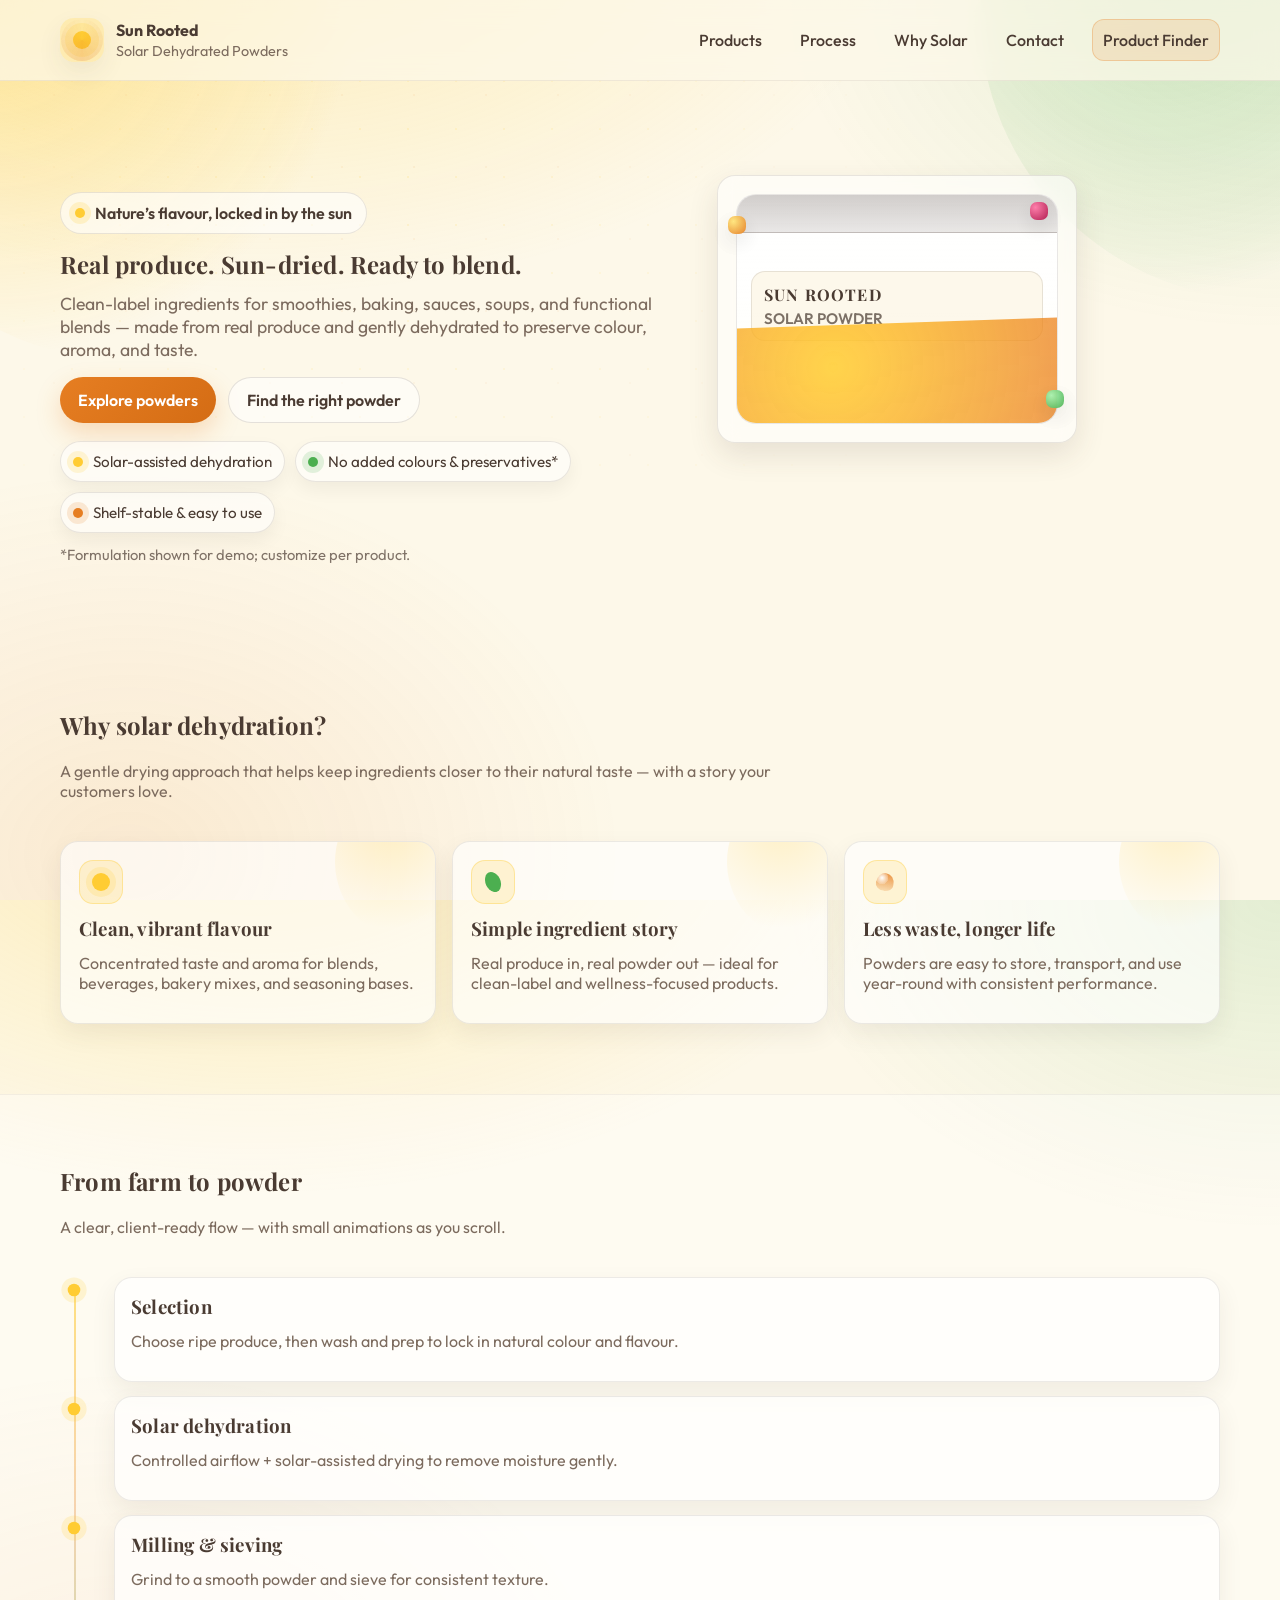
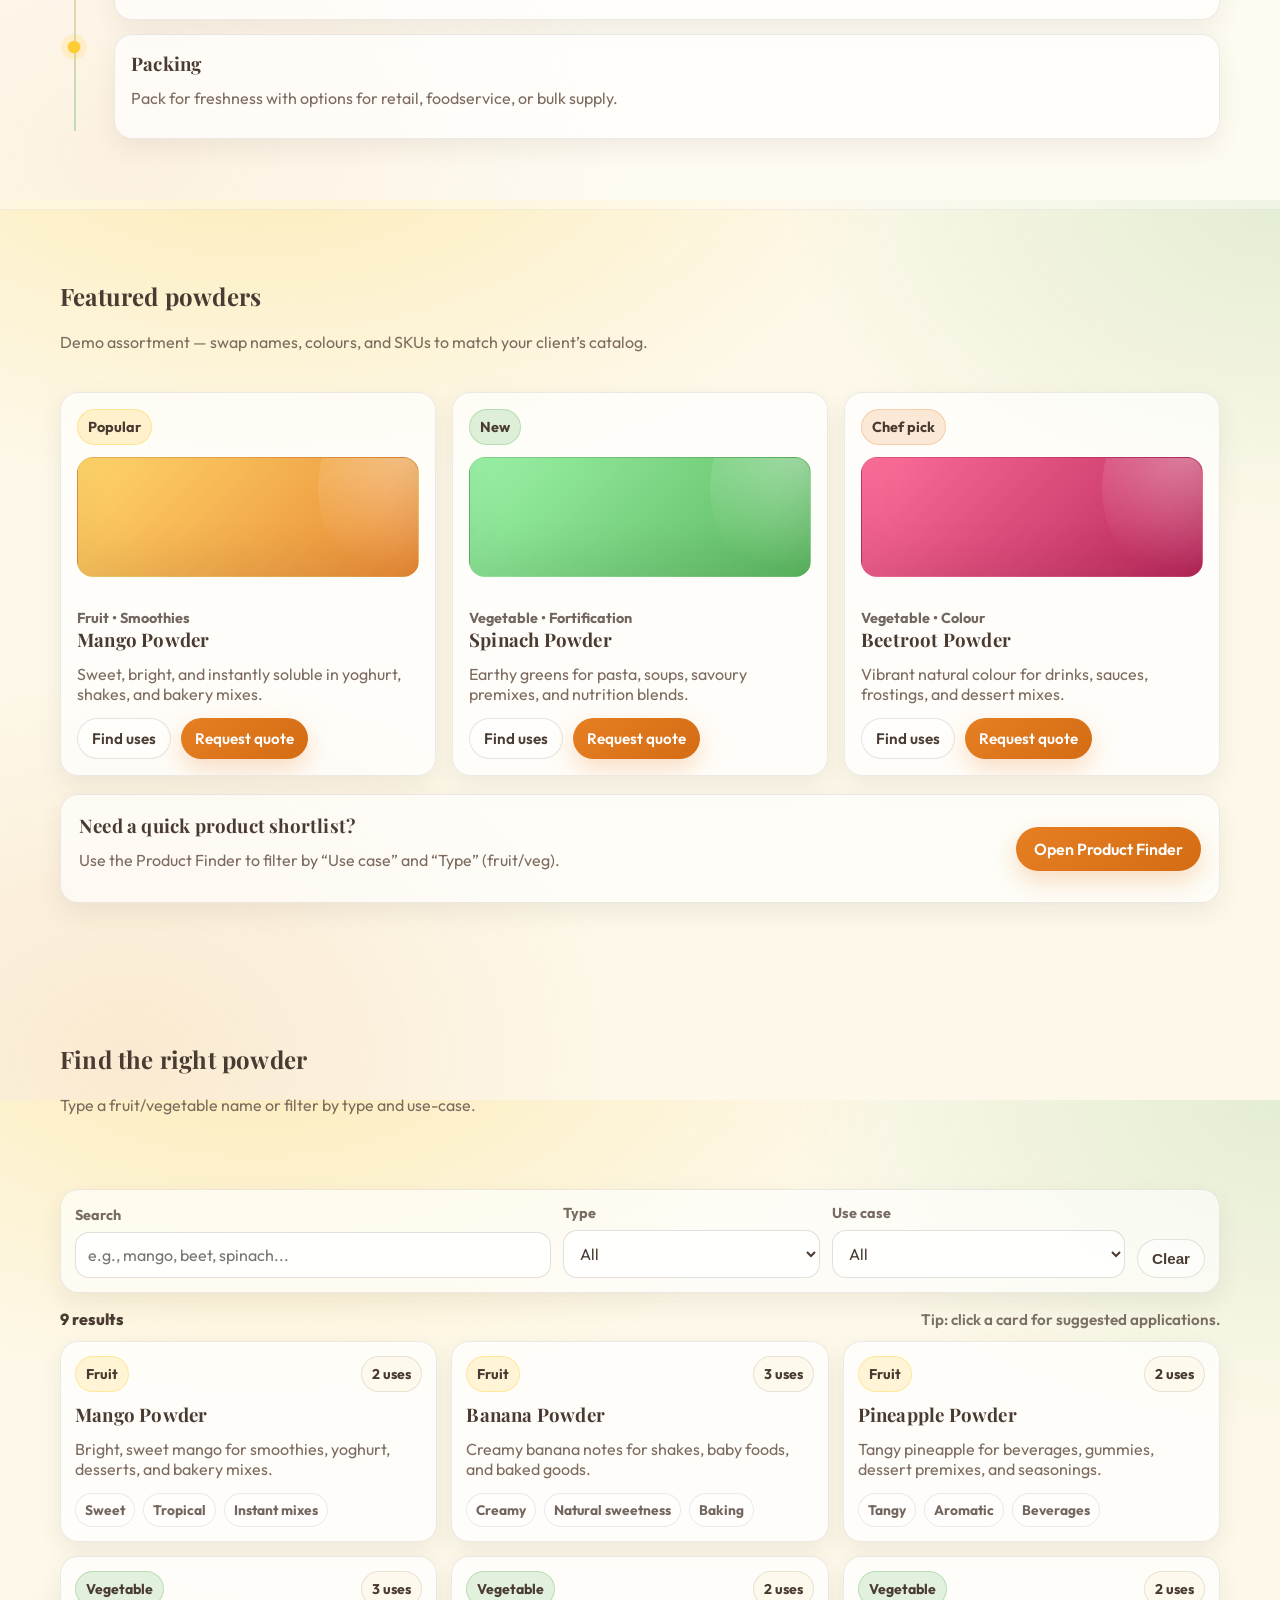
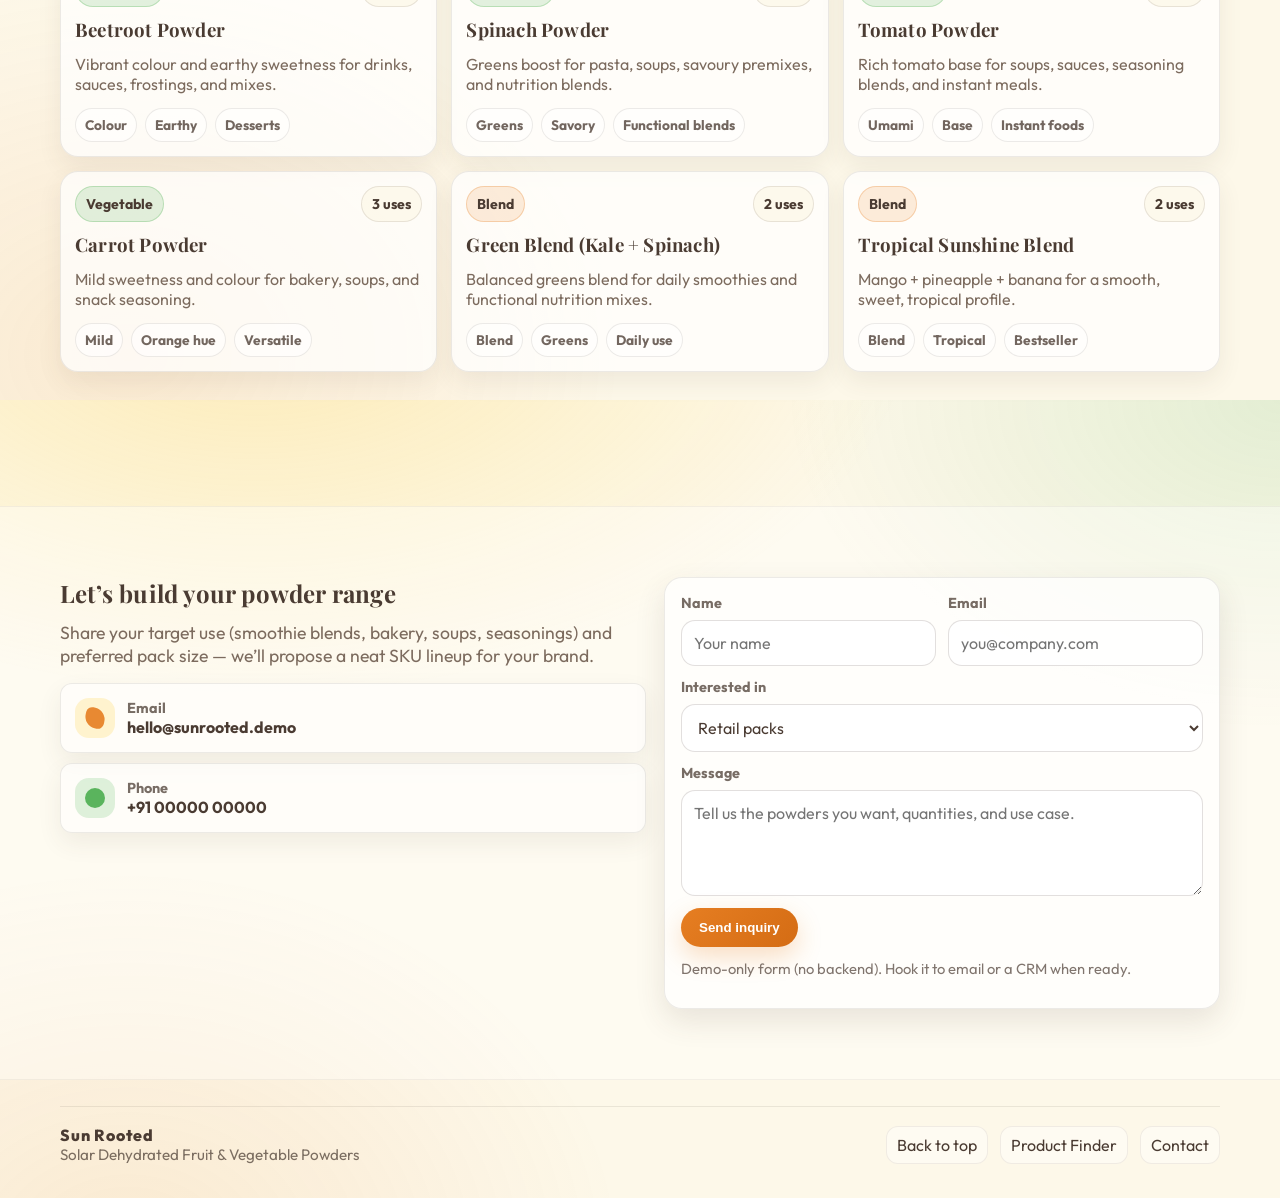
==== commit cb3ce746: "Update solor2.html" ====
--- a/solor2.html
+++ b/solor2.html
@@ -1472,9 +1472,6 @@
                 <span class="chip chip--beet"></span>
                 <span class="chip chip--leaf"></span>
               </div>
-            </div>
-            <div class="hero-photo">
-              <img src="[data-uri]" alt="Solar-dehydrated powder showcase" loading="lazy" />
             </div>
           </div>
         </div>
